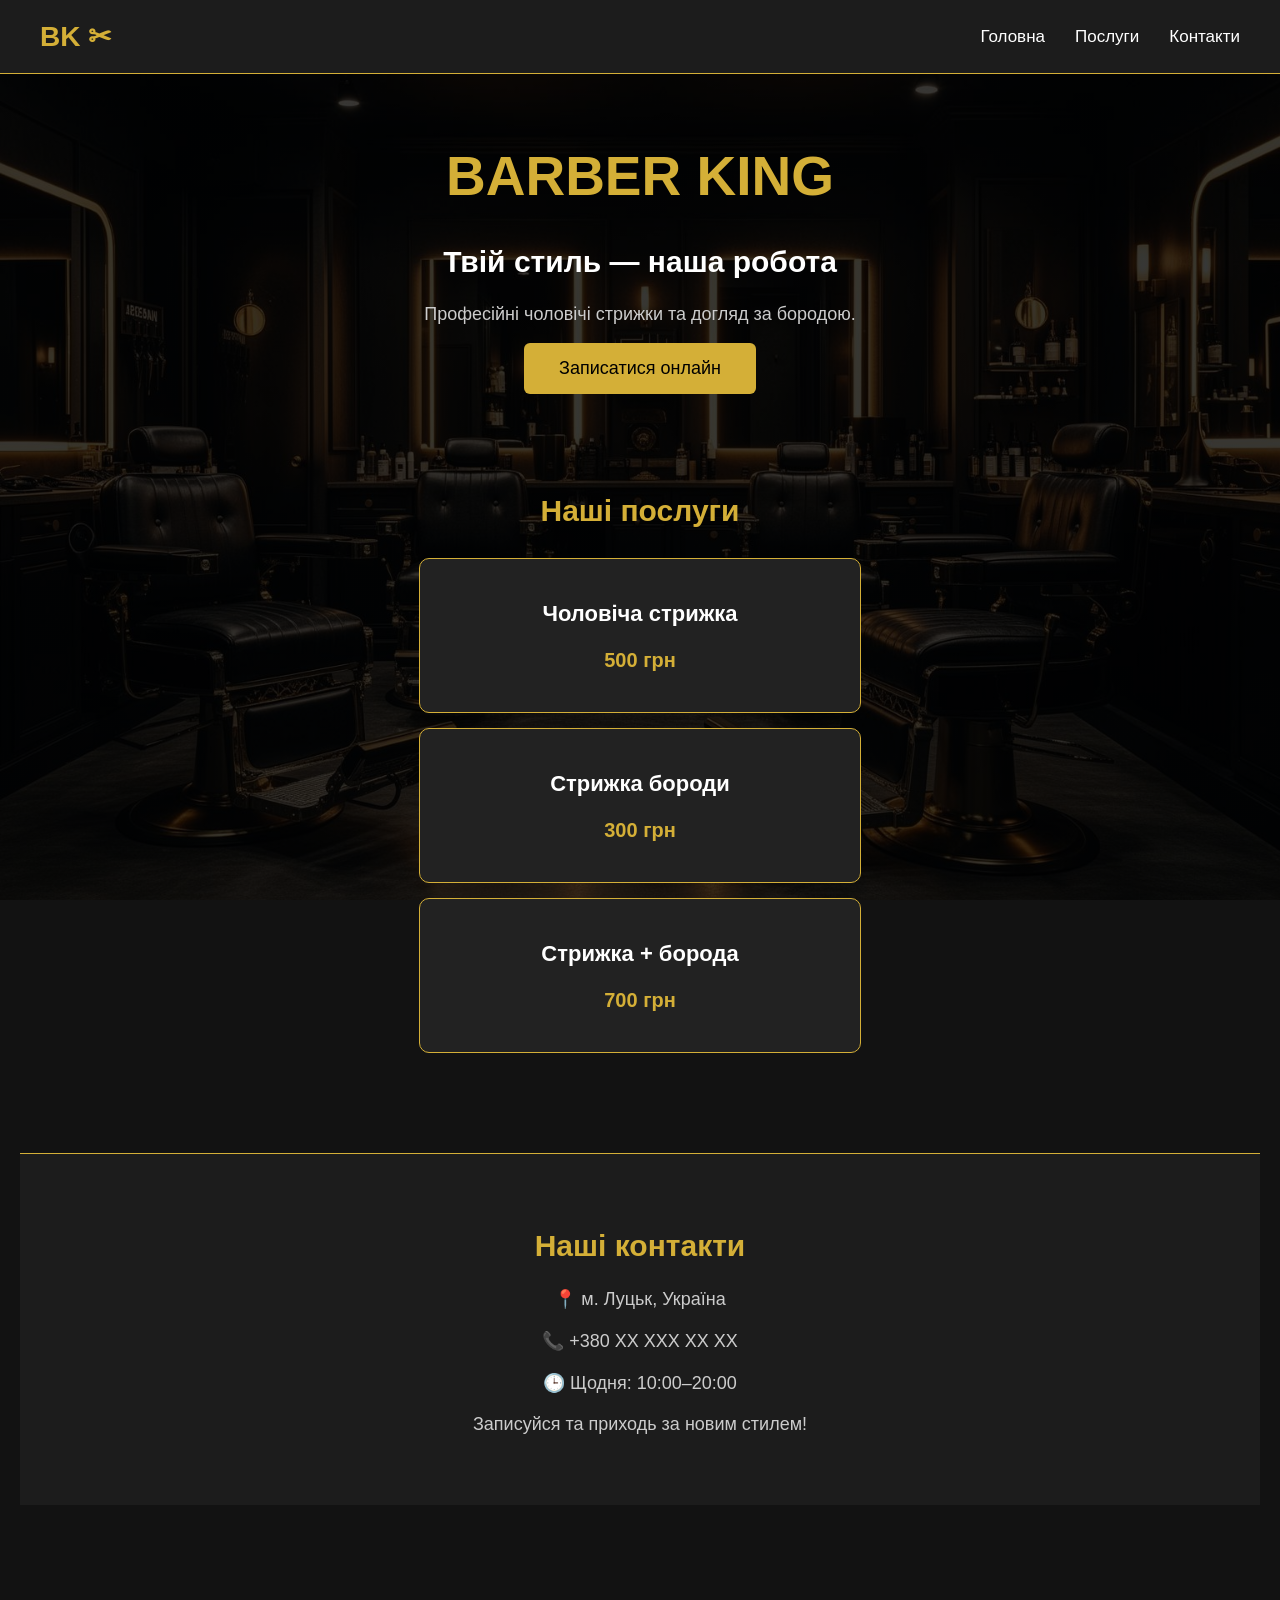
==== index.html @ d23f80bf "Add files via upload" ====
<!DOCTYPE html>
<html lang="uk">
<head>
    <meta charset="UTF-8">
    <meta name="viewport" content="width=device-width, initial-scale=1.0">
    <title>BARBER KING</title>
    <link rel="stylesheet" href="style.css">
</head>
<body>
    
<header class="header">
    <div class="logo">BK ✂</div>

    <nav>
        <a href="#home">Головна</a>
        <a href="#services">Послуги</a>
        <a href="#contacts">Контакти</a>
    </nav>
</header>

    <h1 id="home">BARBER KING</h1>
    <h2>Твій стиль — наша робота</h2>
    <p>Професійні чоловічі стрижки та догляд за бородою.</p>
    <a href="#contacts">
    <button>Записатися онлайн</button>
</a>

</body>
<section class="services" id="services">
    <h2>Наші послуги</h2>

    <div class="service">
        <h3>Чоловіча стрижка</h3>
        <p>500 грн</p>
    </div>

    <div class="service">
        <h3>Стрижка бороди</h3>
        <p>300 грн</p>
    </div>

    <div class="service">
        <h3>Стрижка + борода</h3>
        <p>700 грн</p>
    </div>
</section>
<section id="contacts" class="contacts">
    <h2>Наші контакти</h2>
    <p>📍 м. Луцьк, Україна</p>
    <p>📞 +380 XX XXX XX XX</p>
    <p>🕒 Щодня: 10:00–20:00</p>
    <p>Записуйся та приходь за новим стилем!</p>
</section>

</html>
---- style.css ----
body {
    background-color: #121212;
    color: white;
    font-family: Arial, sans-serif;
    text-align: center;
    margin: 0;
    padding: 100px 20px;
}

h1 {
    color: #d4af37;
    font-size: 55px;
}

h2 {
    font-size: 30px;
}

p {
    color: #cccccc;
    font-size: 18px;
}

button {
    background-color: #d4af37;
    color: black;
    border: none;
    padding: 15px 35px;
    font-size: 18px;
    border-radius: 6px;
    cursor: pointer;
}

button:hover {
    background-color: #f5d76e;
}

.services {
    margin-top: 100px;
}

.services h2 {
    color: #d4af37;
    margin-bottom: 30px;
}

.service {
    background-color: #222;
    padding: 20px;
    margin: 15px auto;
    max-width: 400px;
    border-radius: 10px;
    border: 1px solid #d4af37;
}

.service h3 {
    font-size: 22px;
}

.service p {
    color: #d4af37;
    font-size: 20px;
    font-weight: bold;
}

.header {
    display: flex;
    justify-content: space-between;
    align-items: center;
    background-color: #1c1c1c;
    padding: 20px 40px;
    margin: -100px -20px 70px;
    border-bottom: 1px solid #d4af37;
}

.logo {
    color: #d4af37;
    font-size: 28px;
    font-weight: bold;
}

nav {
    display: flex;
    gap: 30px;
}

nav a {
    color: white;
    text-decoration: none;
    font-size: 17px;
}

nav a:hover {
    color: #d4af37;
}

.contacts {
    margin-top: 100px;
    padding: 50px 20px;
    background-color: #1c1c1c;
    border-top: 1px solid #d4af37;
}

.contacts h2 {
    color: #d4af37;
}

.contacts p {
    margin: 20px 0;
}

html {
    scroll-behavior: smooth;
}

body {
    background-image:
        linear-gradient(
            rgba(0, 0, 0, 0.78),
            rgba(0, 0, 0, 0.78)
        ),
        url("barbershop.jpg");

    background-size: cover;
    background-position: center;
    background-attachment: fixed;
}

@media (max-width: 768px) {
    body {
        padding: 80px 15px;
        background-attachment: scroll;
    }

    .header {
        flex-direction: column;
        gap: 20px;
        padding: 20px;
        margin: -80px -15px 50px;
    }

    nav {
        gap: 15px;
        flex-wrap: wrap;
        justify-content: center;
    }

    nav a {
        font-size: 15px;
    }

    h1 {
        font-size: 38px;
    }

    h2 {
        font-size: 24px;
    }

    .service {
        max-width: 100%;
    }

    .services {
        margin-top: 70px;
    }
}
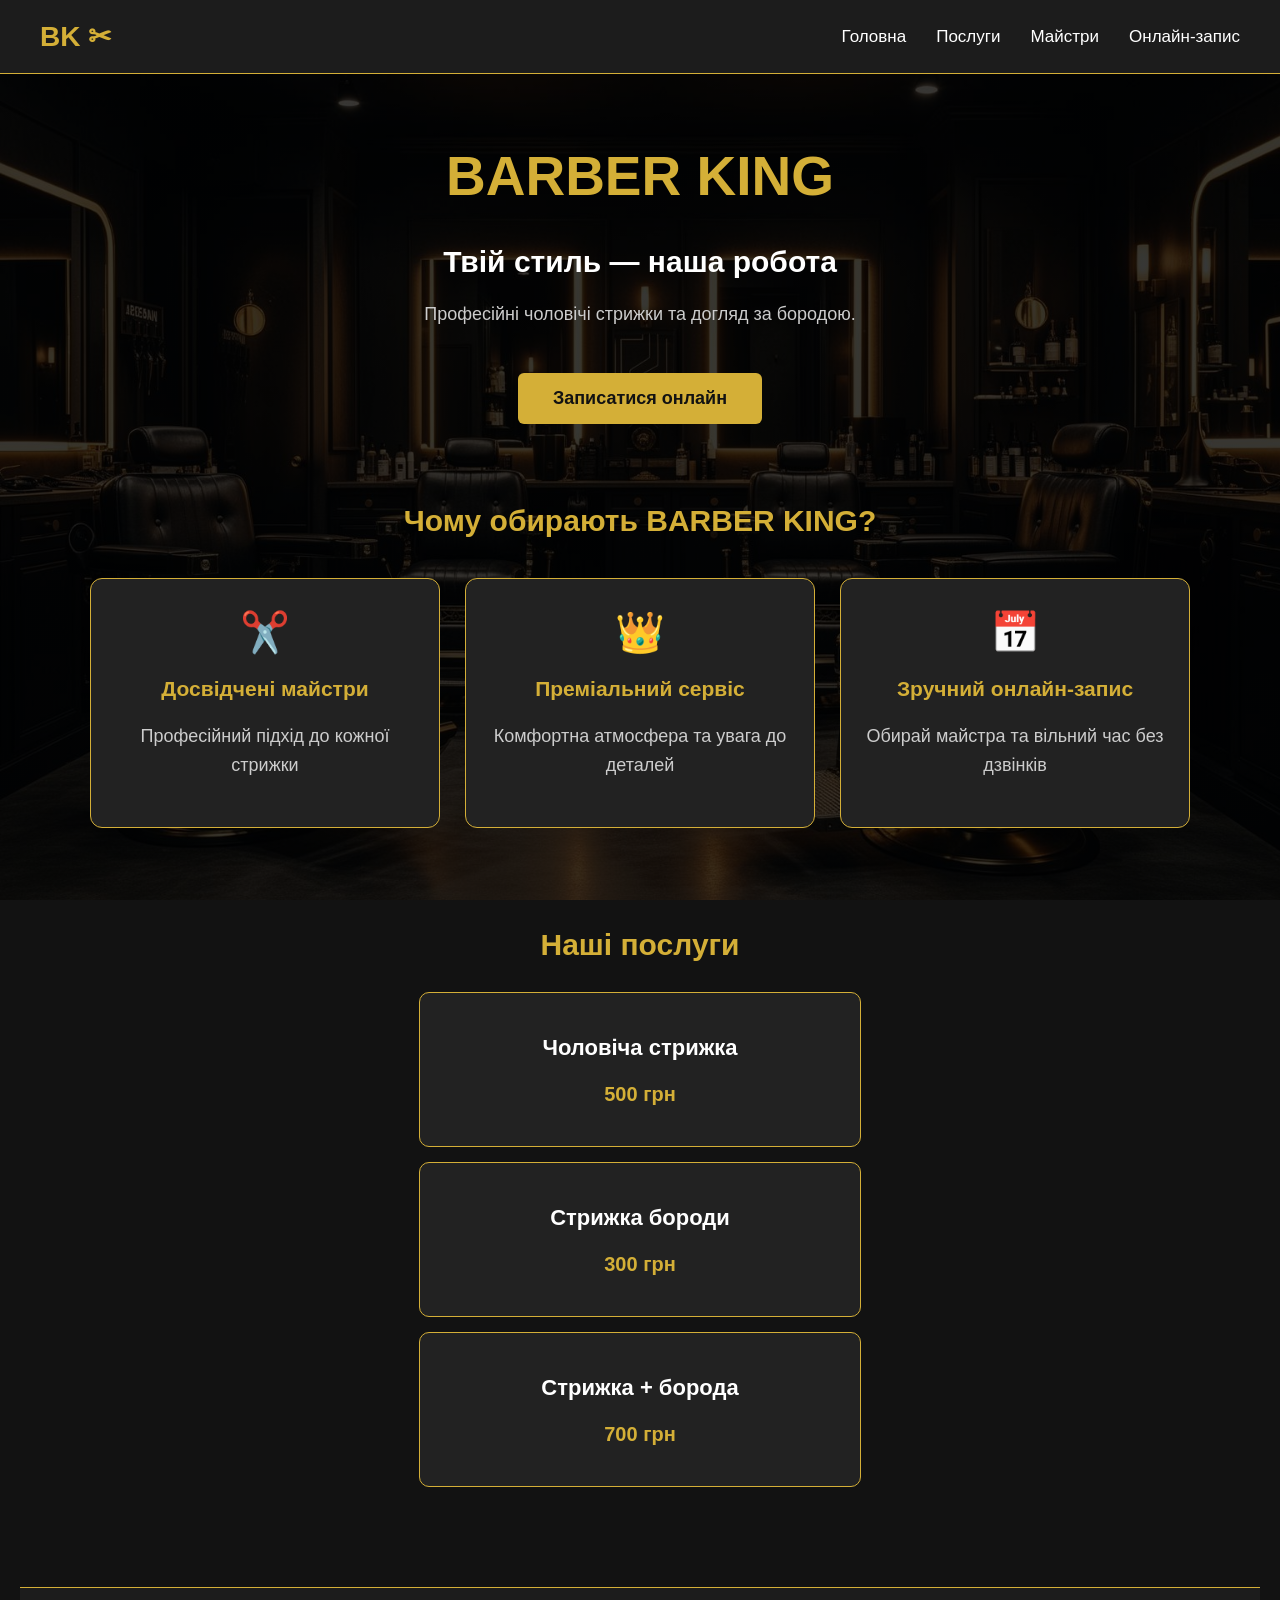
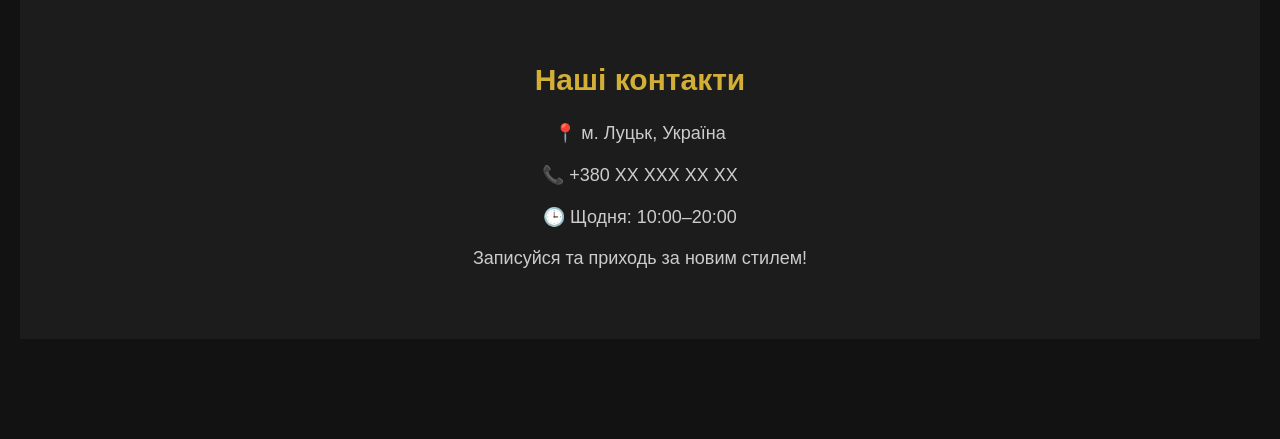
==== commit 5c91ecc3: "Add files via upload" ====
--- a/index.html
+++ b/index.html
@@ -12,21 +12,51 @@
 <header class="header">
     <div class="logo">BK ✂</div>
 
-    <nav>
-        <a href="#home">Головна</a>
-        <a href="#services">Послуги</a>
-        <a href="#contacts">Контакти</a>
-    </nav>
+    
+<nav>
+    <a href="index.html">Головна</a>
+    <a href="services.html">Послуги</a>
+    <a href="masters.html">Майстри</a>
+    <a href="booking.html">Онлайн-запис</a>
+</nav>
+
 </header>
 
     <h1 id="home">BARBER KING</h1>
     <h2>Твій стиль — наша робота</h2>
     <p>Професійні чоловічі стрижки та догляд за бородою.</p>
-    <a href="#contacts">
-    <button>Записатися онлайн</button>
+    
+<a href="booking.html" class="booking-link">
+    Записатися онлайн
 </a>
 
+
 </body>
+
+<section class="advantages">
+    <h2>Чому обирають BARBER KING?</h2>
+
+    <div class="advantages-grid">
+        <div class="advantage-card">
+            <span>✂️</span>
+            <h3>Досвідчені майстри</h3>
+            <p>Професійний підхід до кожної стрижки</p>
+        </div>
+
+        <div class="advantage-card">
+            <span>👑</span>
+            <h3>Преміальний сервіс</h3>
+            <p>Комфортна атмосфера та увага до деталей</p>
+        </div>
+
+        <div class="advantage-card">
+            <span>📅</span>
+            <h3>Зручний онлайн-запис</h3>
+            <p>Обирай майстра та вільний час без дзвінків</p>
+        </div>
+    </div>
+</section>
+
 <section class="services" id="services">
     <h2>Наші послуги</h2>
 
--- a/style.css
+++ b/style.css
@@ -166,3 +166,243 @@
         margin-top: 70px;
     }
 }
+
+.booking-link {
+    display: inline-block;
+    background-color: #d4af37;
+    color: #121212;
+    padding: 15px 35px;
+    margin-top: 30px;
+    border-radius: 6px;
+    text-decoration: none;
+    font-size: 18px;
+    font-weight: bold;
+}
+
+.booking-link:hover {
+    background-color: #f5d76e;
+}
+
+.masters {
+    display: flex;
+    justify-content: center;
+    flex-wrap: wrap;
+    gap: 30px;
+    margin: 60px auto;
+}
+
+.master-card {
+    background-color: #222;
+    border: 1px solid #d4af37;
+    border-radius: 12px;
+    padding: 35px 25px;
+    width: 280px;
+}
+
+.master-card h2 {
+    color: #d4af37;
+}
+
+.master-card p {
+    line-height: 1.6;
+}
+
+.master-card .booking-link {
+    margin-top: 15px;
+}
+
+.booking-form {
+    max-width: 450px;
+    margin: 40px auto;
+    padding: 30px;
+    background-color: #222;
+    border: 1px solid #d4af37;
+    border-radius: 12px;
+    text-align: left;
+}
+
+.booking-form label {
+    display: block;
+    margin: 18px 0 8px;
+    color: #d4af37;
+    font-weight: bold;
+}
+
+.booking-form input,
+.booking-form select {
+    box-sizing: border-box;
+    width: 100%;
+    padding: 13px;
+    background: #333;
+    color: white;
+    border: 1px solid #555;
+    border-radius: 6px;
+    font-size: 16px;
+}
+
+.booking-form button {
+    width: 100%;
+    margin-top: 25px;
+}
+
+.form-note {
+    font-size: 13px;
+    text-align: center;
+    line-height: 1.5;
+}
+
+.admin-panel {
+    max-width: 1200px;
+    margin: 50px auto;
+    padding: 25px;
+    background: #222;
+    border: 1px solid #d4af37;
+    border-radius: 12px;
+}
+
+.admin-panel h2 {
+    color: #d4af37;
+}
+
+.table-wrapper {
+    overflow-x: auto;
+}
+
+.admin-panel table {
+    width: 100%;
+    border-collapse: collapse;
+    margin-top: 25px;
+}
+
+.admin-panel th,
+.admin-panel td {
+    padding: 15px;
+    border-bottom: 1px solid #444;
+    text-align: left;
+}
+
+.admin-panel th {
+    color: #d4af37;
+}
+
+.admin-panel tr:hover {
+    background: #303030;
+}
+
+.admin-panel button {
+    margin: 5px;
+    font-size: 14px;
+    padding: 10px 15px;
+}
+
+[hidden] {
+    display: none !important;
+}
+
+.admin-filters {
+    display: flex;
+    gap: 15px;
+    justify-content: center;
+    align-items: center;
+    flex-wrap: wrap;
+    margin: 25px 0;
+}
+
+.admin-filters input,
+.admin-filters select {
+    padding: 12px;
+    background: #333;
+    color: white;
+    border: 1px solid #d4af37;
+    border-radius: 6px;
+    font-size: 16px;
+    max-width: 100%;
+}
+
+.master-photo {
+    width: 100%;
+    height: 280px;
+    object-fit: cover;
+    border-radius: 10px;
+    border: 2px solid #d4af37;
+}
+
+.master-card {
+    transition: transform 0.3s ease,
+                box-shadow 0.3s ease;
+}
+
+.master-card:hover {
+    transform: translateY(-8px);
+    box-shadow: 0 10px 30px rgba(212, 175, 55, 0.2);
+}
+
+.advantages {
+    margin: 80px auto;
+    max-width: 1100px;
+}
+
+.advantages h2 {
+    color: #d4af37;
+    margin-bottom: 40px;
+}
+
+.advantages-grid {
+    display: grid;
+    grid-template-columns: repeat(3, 1fr);
+    gap: 25px;
+}
+
+.advantage-card {
+    background: #222;
+    border: 1px solid #d4af37;
+    border-radius: 12px;
+    padding: 30px 20px;
+    transition: transform 0.3s;
+}
+
+.advantage-card:hover {
+    transform: translateY(-8px);
+}
+
+.advantage-card span {
+    font-size: 40px;
+}
+
+.advantage-card h3 {
+    color: #d4af37;
+    font-size: 21px;
+}
+
+.advantage-card p {
+    line-height: 1.6;
+}
+
+@media (max-width: 768px) {
+    .advantages-grid {
+        grid-template-columns: 1fr;
+    }
+}
+
+@media (max-width: 768px) {
+    .header {
+        padding: 20px 15px;
+    }
+
+    nav {
+        display: flex;
+        justify-content: center;
+        flex-wrap: wrap;
+        gap: 12px;
+    }
+
+    nav a {
+        font-size: 14px;
+        padding: 8px 5px;
+    }
+
+    .booking-link {
+        max-width: 100%;
+        box-sizing: border-box;
+    }
+}
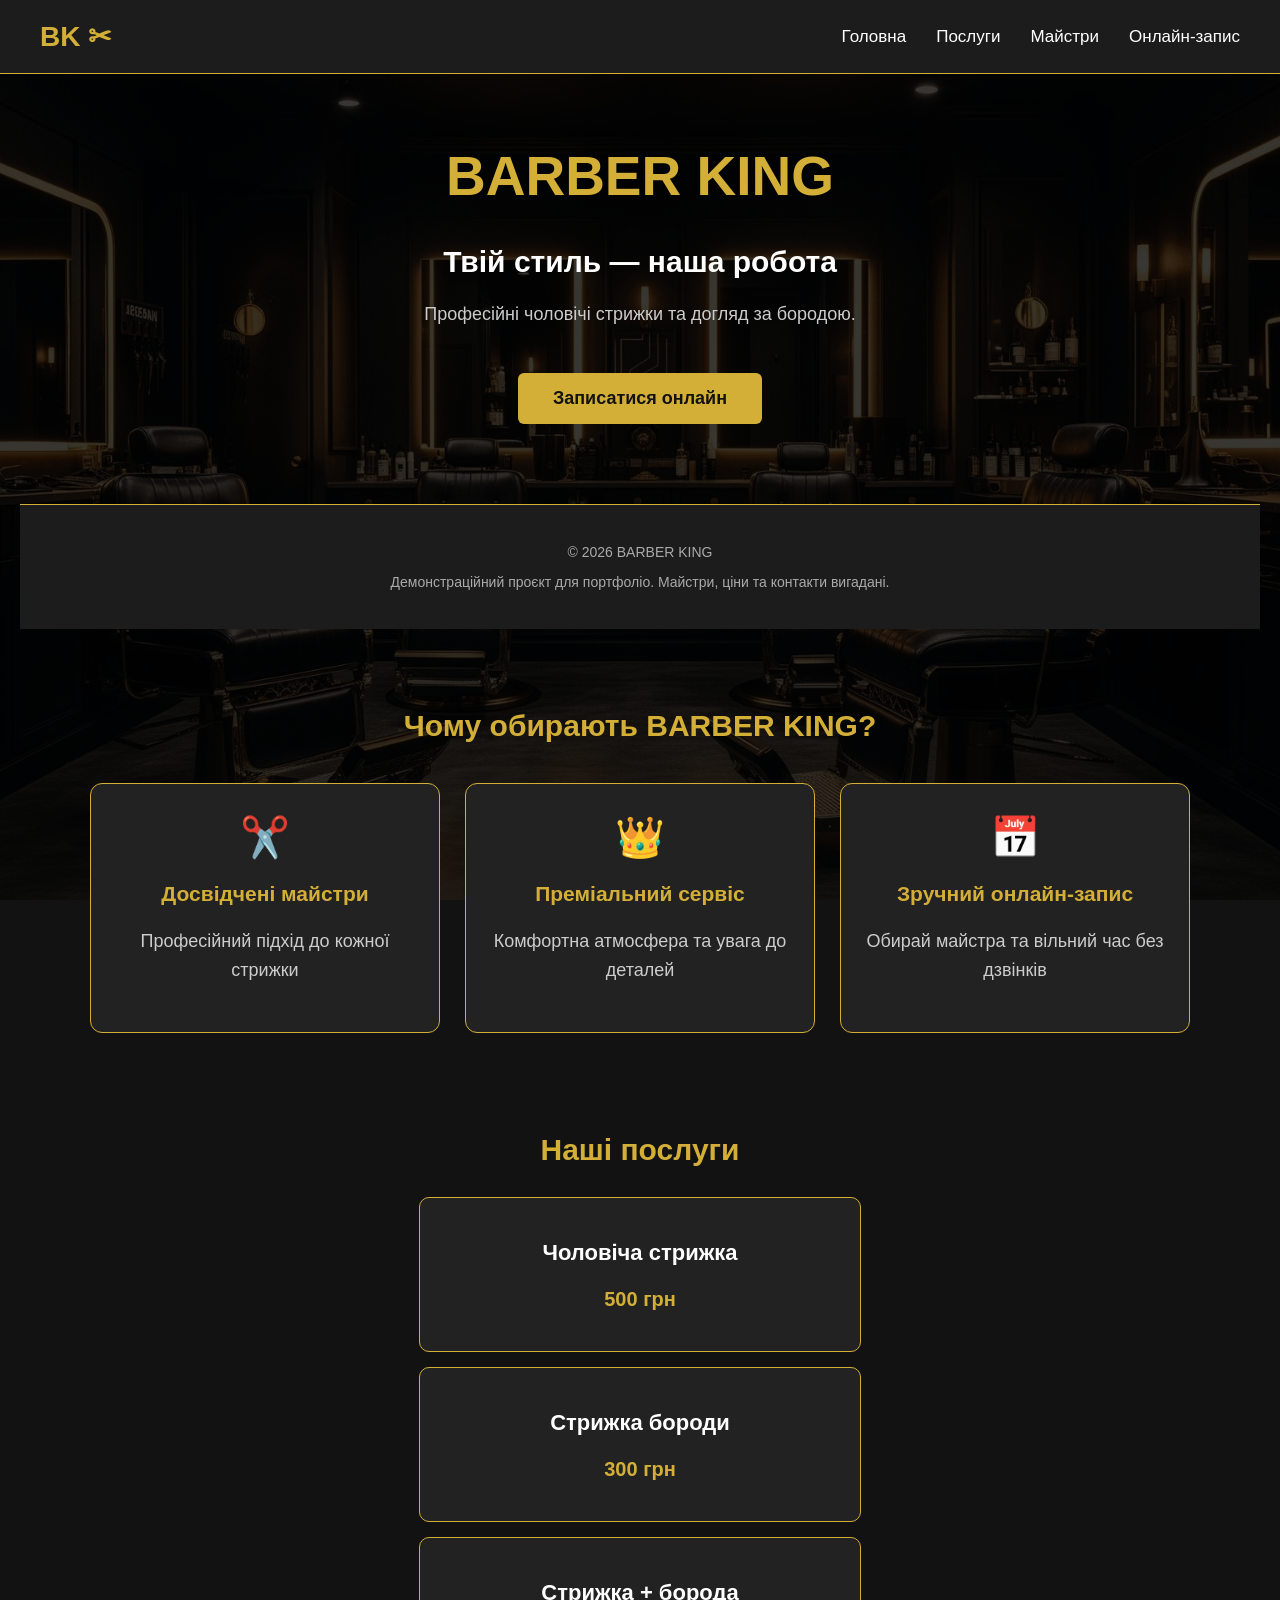
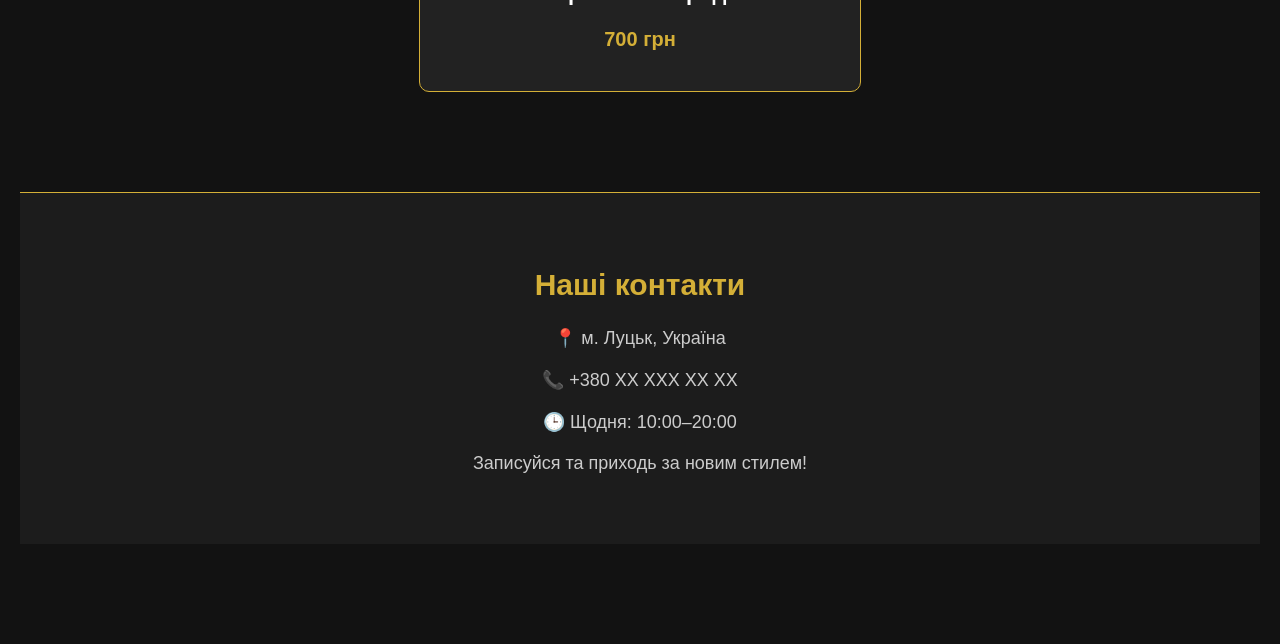
==== commit 2016e648: "Add files via upload" ====
--- a/index.html
+++ b/index.html
@@ -30,6 +30,12 @@
     Записатися онлайн
 </a>
 
+
+<footer class="site-footer">
+    <p>© 2026 BARBER KING</p>
+    <p>Демонстраційний проєкт для портфоліо.
+       Майстри, ціни та контакти вигадані.</p>
+</footer>
 
 </body>
 
--- a/style.css
+++ b/style.css
@@ -406,3 +406,15 @@
         box-sizing: border-box;
     }
 }
+
+.site-footer {
+    margin-top: 80px;
+    padding: 25px 15px;
+    background: #1c1c1c;
+    border-top: 1px solid #d4af37;
+}
+
+.site-footer p {
+    font-size: 14px;
+    color: #aaa;
+}
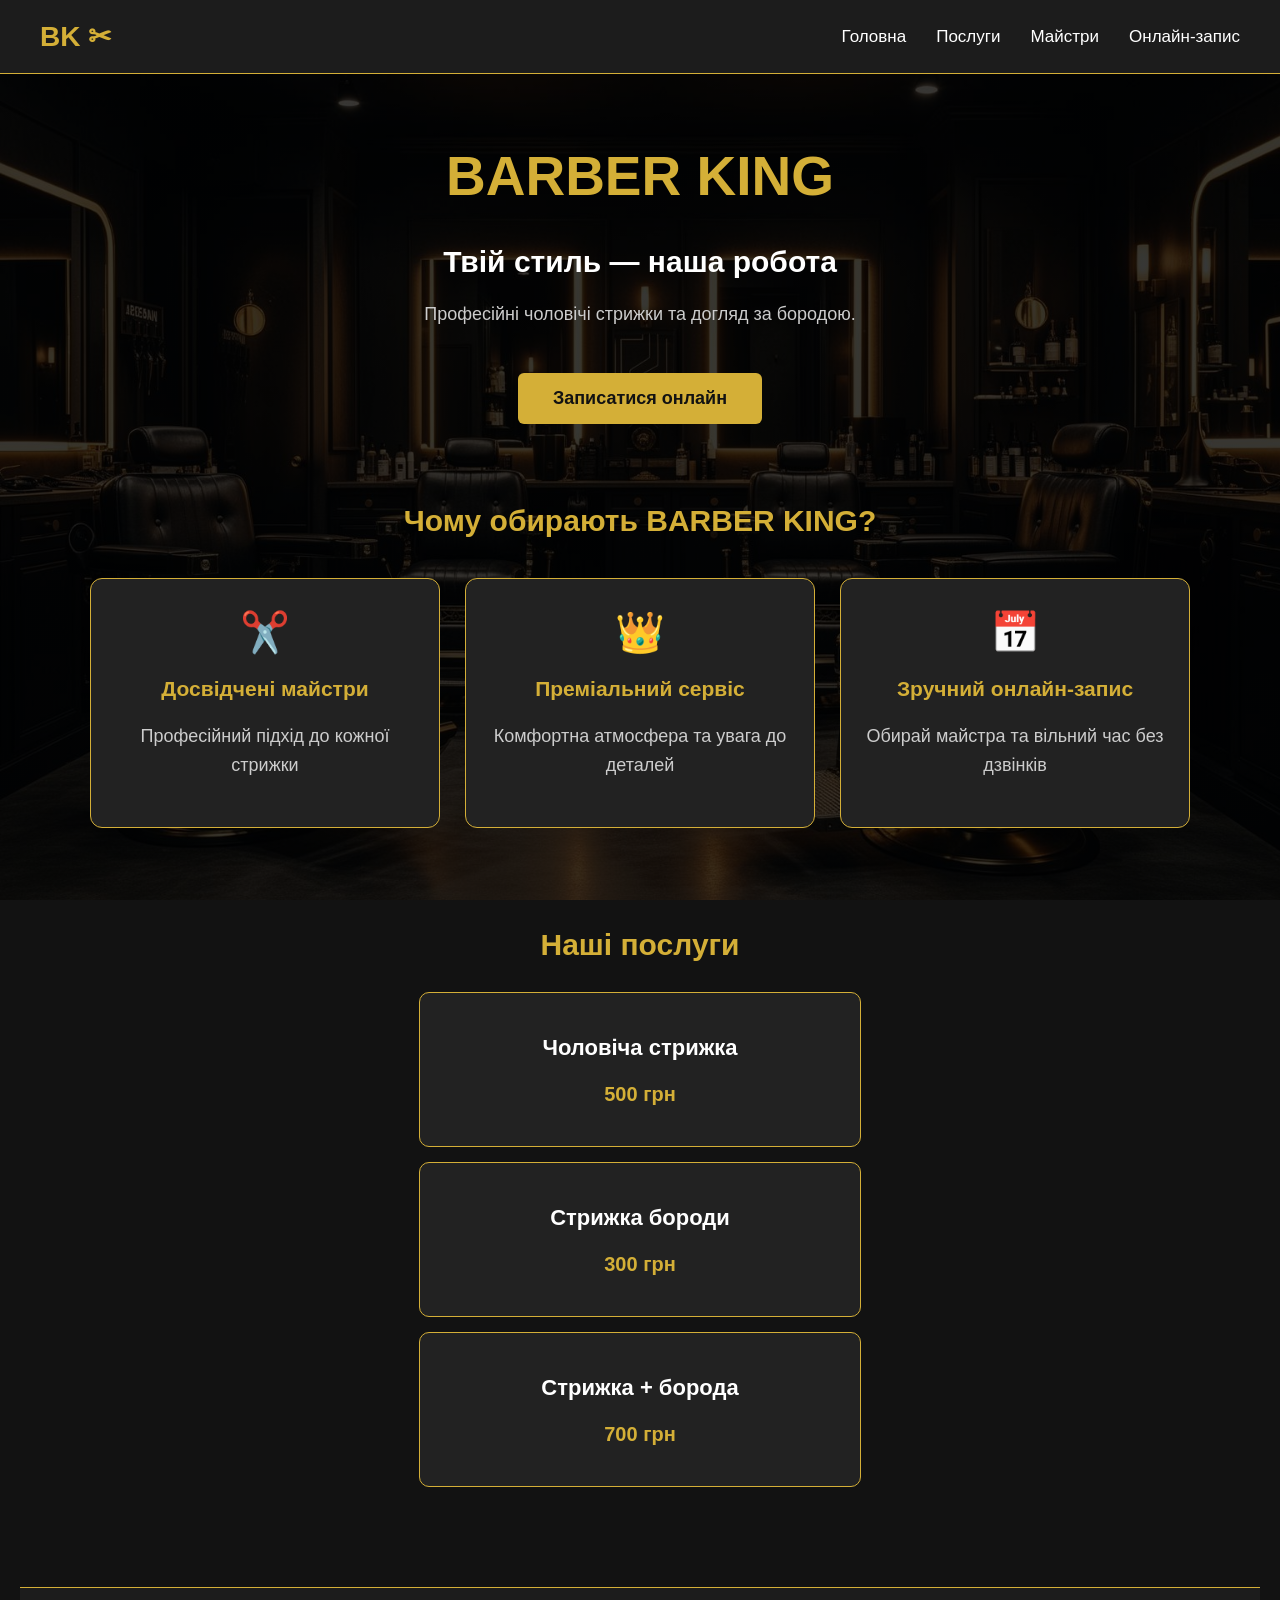
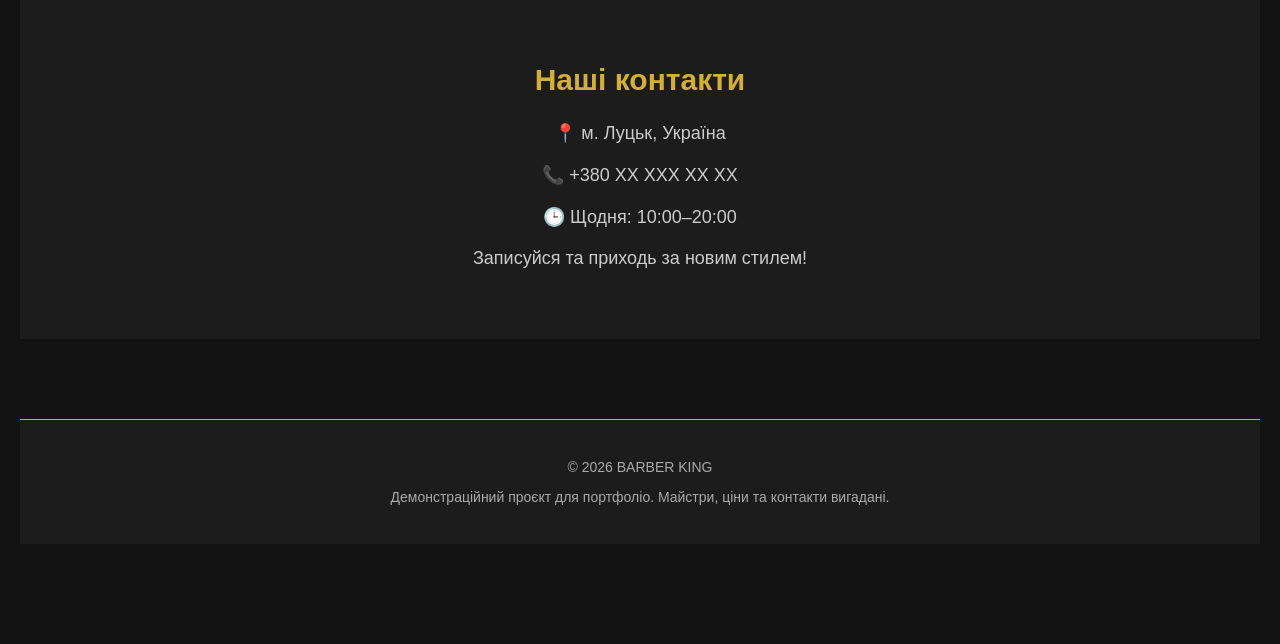
==== commit 99dbefc0: "Update index.html" ====
--- a/index.html
+++ b/index.html
@@ -29,13 +29,6 @@
 <a href="booking.html" class="booking-link">
     Записатися онлайн
 </a>
-
-
-<footer class="site-footer">
-    <p>© 2026 BARBER KING</p>
-    <p>Демонстраційний проєкт для портфоліо.
-       Майстри, ціни та контакти вигадані.</p>
-</footer>
 
 </body>
 
@@ -88,5 +81,9 @@
     <p>🕒 Щодня: 10:00–20:00</p>
     <p>Записуйся та приходь за новим стилем!</p>
 </section>
-
+<footer class="site-footer">
+    <p>© 2026 BARBER KING</p>
+    <p>Демонстраційний проєкт для портфоліо.
+       Майстри, ціни та контакти вигадані.</p>
+</footer>
 </html>
